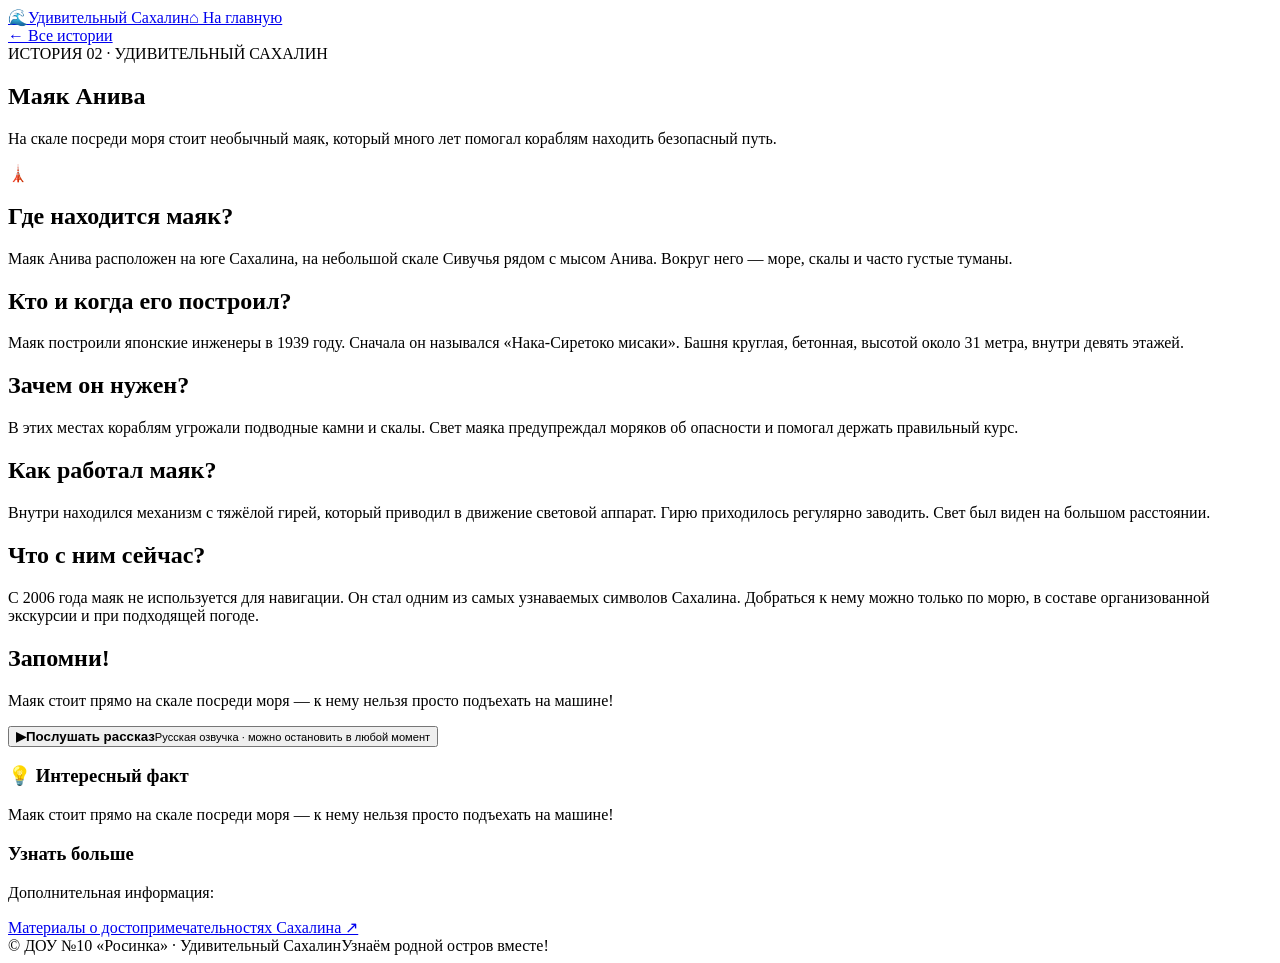
==== aniva.html @ af0e5097 "Add files via upload" ====
<!doctype html>
<html lang="ru"><head><meta charset="utf-8"><meta name="viewport" content="width=device-width, initial-scale=1">
<meta name="theme-color" content="#2878d0"><meta name="description" content="Детская виртуальная энциклопедия о природе, истории и достопримечательностях Сахалина.">
<title>Маяк Анива — Удивительный Сахалин</title><link rel="stylesheet" href="assets/style.css"></head><body><header><div class="wrap top"><a class="brand" href="index.html"><span class="brand-mark">🌊</span><span>Удивительный Сахалин</span></a><a class="navlink" href="index.html">⌂ На главную</a></div></header>
<main class="wrap">
<a class="back" href="index.html">← Все истории</a>
<section class="article-hero"><div class="article-banner"><div class="article-copy"><div class="num">ИСТОРИЯ 02 · УДИВИТЕЛЬНЫЙ САХАЛИН</div><h1>Маяк Анива</h1><p>На скале посреди моря стоит необычный маяк, который много лет помогал кораблям находить безопасный путь.</p></div><div class="art aniva">🗼</div></div></section>
<div class="content"><article class="story"><section><h2>Где находится маяк?</h2><p>Маяк Анива расположен на юге Сахалина, на небольшой скале Сивучья рядом с мысом Анива. Вокруг него — море, скалы и часто густые туманы.</p></section><section><h2>Кто и когда его построил?</h2><p>Маяк построили японские инженеры в 1939 году. Сначала он назывался «Нака-Сиретоко мисаки». Башня круглая, бетонная, высотой около 31 метра, внутри девять этажей.</p></section><section><h2>Зачем он нужен?</h2><p>В этих местах кораблям угрожали подводные камни и скалы. Свет маяка предупреждал моряков об опасности и помогал держать правильный курс.</p></section><section><h2>Как работал маяк?</h2><p>Внутри находился механизм с тяжёлой гирей, который приводил в движение световой аппарат. Гирю приходилось регулярно заводить. Свет был виден на большом расстоянии.</p></section><section><h2>Что с ним сейчас?</h2><p>С 2006 года маяк не используется для навигации. Он стал одним из самых узнаваемых символов Сахалина. Добраться к нему можно только по морю, в составе организованной экскурсии и при подходящей погоде.</p></section><section><h2>Запомни!</h2><p>Маяк стоит прямо на скале посреди моря — к нему нельзя просто подъехать на машине!</p></section></article>
<aside class="side">
<button class="listen" id="listen" type="button"><strong><span class="listen-icon" id="listenIcon">▶</span><span id="listenLabel">Послушать рассказ</span></strong><small>Русская озвучка · можно остановить в любой момент</small></button>
<div class="side-card"><h3>💡 Интересный факт</h3><p>Маяк стоит прямо на скале посреди моря — к нему нельзя просто подъехать на машине!</p></div>
<div class="side-card resources"><h3>Узнать больше</h3><p>Дополнительная информация:</p><a href="https://cultsakhalin.ru/" target="_blank" rel="noopener">Материалы о достопримечательностях Сахалина ↗</a></div>
<div class="toast" id="status" aria-live="polite"></div>
</aside></div>
</main>
<script>
const parts=["Маяк Анива. На скале посреди моря стоит необычный маяк, который много лет помогал кораблям находить безопасный путь.", "Где находится маяк?. Маяк Анива расположен на юге Сахалина, на небольшой скале Сивучья рядом с мысом Анива. Вокруг него — море, скалы и часто густые туманы.", "Кто и когда его построил?. Маяк построили японские инженеры в 1939 году. Сначала он назывался «Нака-Сиретоко мисаки». Башня круглая, бетонная, высотой около 31 метра, внутри девять этажей.", "Зачем он нужен?. В этих местах кораблям угрожали подводные камни и скалы. Свет маяка предупреждал моряков об опасности и помогал держать правильный курс.", "Как работал маяк?. Внутри находился механизм с тяжёлой гирей, который приводил в движение световой аппарат. Гирю приходилось регулярно заводить. Свет был виден на большом расстоянии.", "Что с ним сейчас?. С 2006 года маяк не используется для навигации. Он стал одним из самых узнаваемых символов Сахалина. Добраться к нему можно только по морю, в составе организованной экскурсии и при подходящей погоде.", "Интересный факт. Маяк стоит прямо на скале посреди моря — к нему нельзя просто подъехать на машине!"];
const btn=document.getElementById('listen'), label=document.getElementById('listenLabel'), icon=document.getElementById('listenIcon'), status=document.getElementById('status');
let playing=false;
function stopSpeech(){if('speechSynthesis' in window)window.speechSynthesis.cancel();playing=false;label.textContent='Послушать рассказ';icon.textContent='▶';}
btn.addEventListener('click',()=>{
 if(!('speechSynthesis' in window)){status.textContent='К сожалению, этот браузер не поддерживает озвучивание. Попробуйте открыть сайт в Chrome или Safari.';return;}
 if(playing){stopSpeech();status.textContent='Воспроизведение остановлено.';return;}
 window.speechSynthesis.cancel();
 const text=parts.join('\n\n');
 const utterance=new SpeechSynthesisUtterance(text);
 utterance.lang='ru-RU';utterance.rate=0.88;utterance.pitch=1;
 const voices=window.speechSynthesis.getVoices();
 const russian=voices.find(v=>v.lang.toLowerCase().startsWith('ru'));
 if(russian)utterance.voice=russian;
 utterance.onstart=()=>{playing=true;label.textContent='Остановить рассказ';icon.textContent='Ⅱ';status.textContent='Рассказ звучит…';};
 utterance.onend=()=>{stopSpeech();status.textContent='Рассказ завершён.';};
 utterance.onerror=()=>{stopSpeech();status.textContent='Не удалось запустить озвучивание. Попробуйте ещё раз.';};
 window.speechSynthesis.speak(utterance);
});
window.addEventListener('pagehide',()=>window.speechSynthesis?.cancel());
</script>
<footer><div class="wrap foot"><span>© ДОУ №10 «Росинка» · Удивительный Сахалин</span><span>Узнаём родной остров вместе!</span></div></footer></body></html>
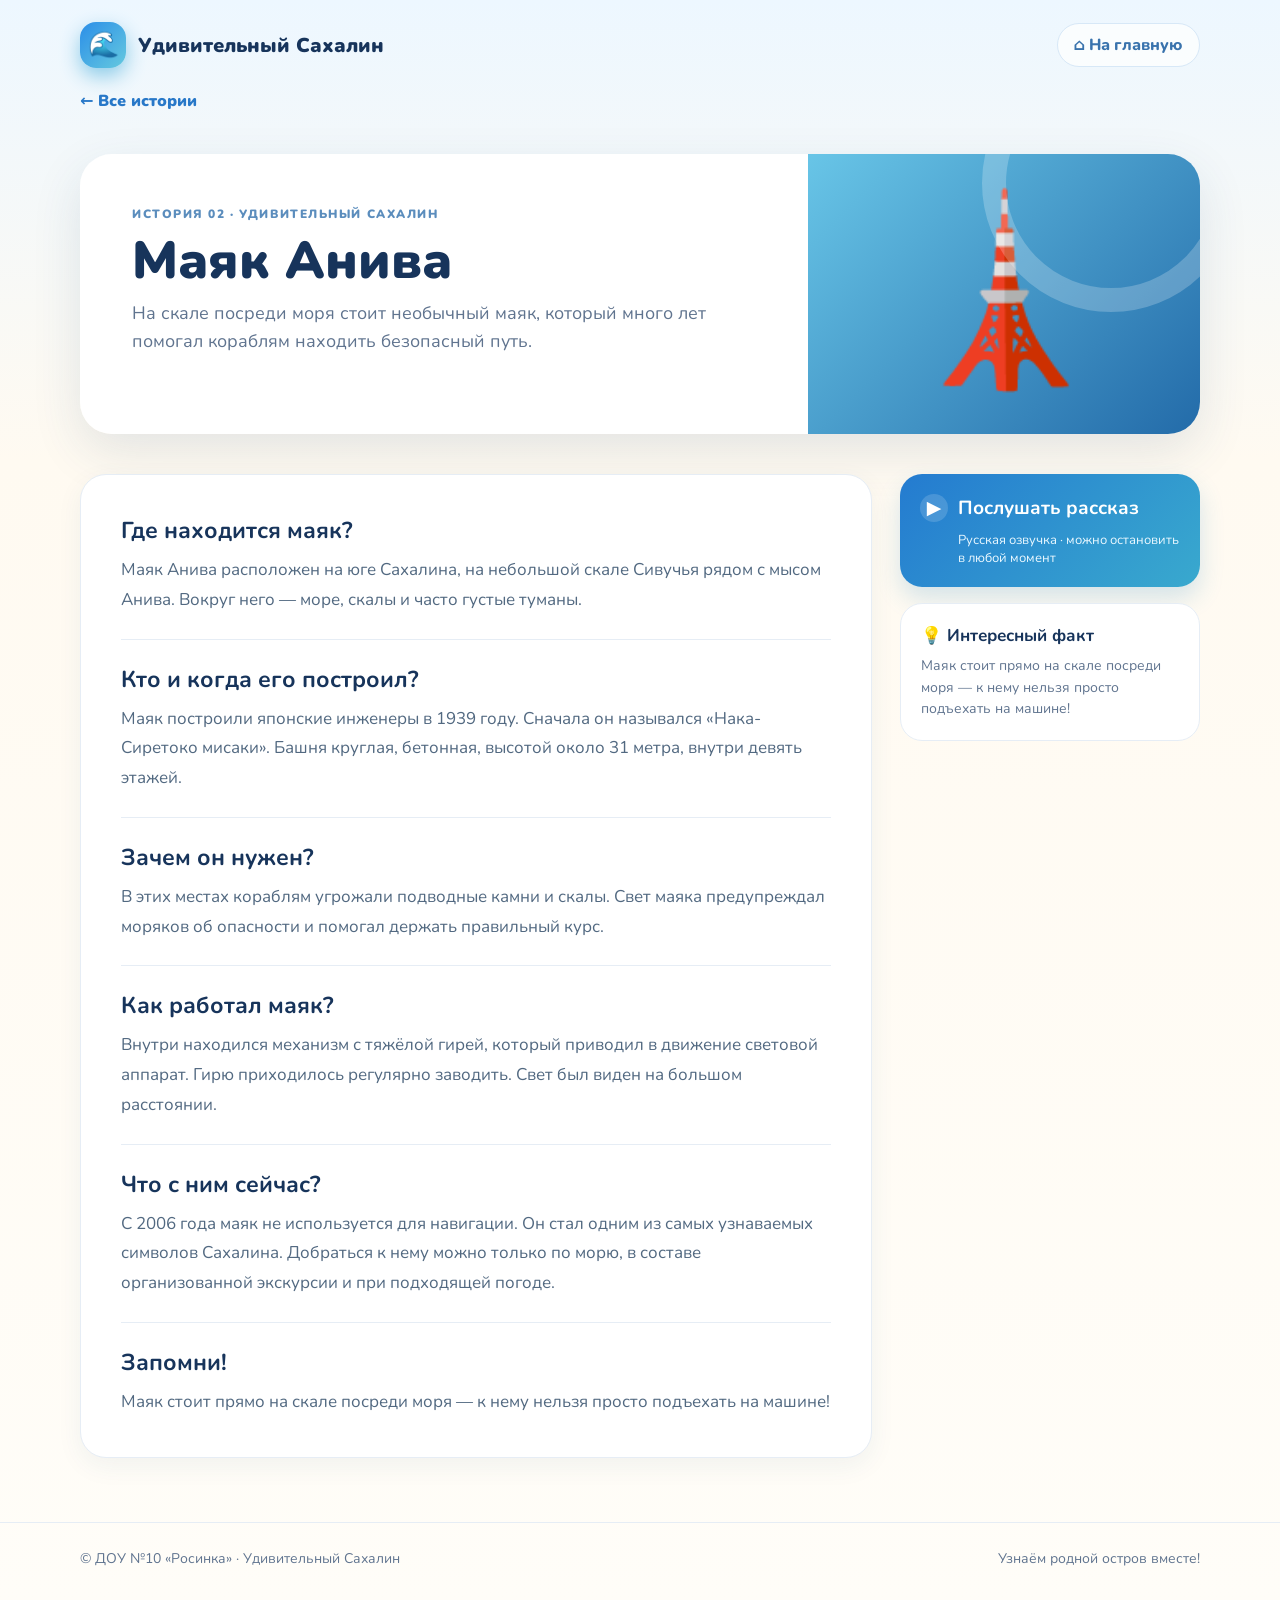
==== commit 452bba31: "Update aniva.html" ====
--- a/aniva.html
+++ b/aniva.html
@@ -9,8 +9,6 @@
 <aside class="side">
 <button class="listen" id="listen" type="button"><strong><span class="listen-icon" id="listenIcon">▶</span><span id="listenLabel">Послушать рассказ</span></strong><small>Русская озвучка · можно остановить в любой момент</small></button>
 <div class="side-card"><h3>💡 Интересный факт</h3><p>Маяк стоит прямо на скале посреди моря — к нему нельзя просто подъехать на машине!</p></div>
-<div class="side-card resources"><h3>Узнать больше</h3><p>Дополнительная информация:</p><a href="https://cultsakhalin.ru/" target="_blank" rel="noopener">Материалы о достопримечательностях Сахалина ↗</a></div>
-<div class="toast" id="status" aria-live="polite"></div>
 </aside></div>
 </main>
 <script>
@@ -35,4 +33,4 @@
 });
 window.addEventListener('pagehide',()=>window.speechSynthesis?.cancel());
 </script>
-<footer><div class="wrap foot"><span>© ДОУ №10 «Росинка» · Удивительный Сахалин</span><span>Узнаём родной остров вместе!</span></div></footer></body></html>+<footer><div class="wrap foot"><span>© ДОУ №10 «Росинка» · Удивительный Сахалин</span><span>Узнаём родной остров вместе!</span></div></footer></body></html>
--- a/assets/style.css
+++ b/assets/style.css
@@ -0,0 +1,39 @@
+
+@import url('https://fonts.googleapis.com/css2?family=Nunito:wght@400;600;700;800;900&display=swap');
+:root{--ink:#17345b;--muted:#60748f;--paper:#fffdf8;--blue:#2878d0;--line:#e6edf5;--shadow:0 18px 50px rgba(33,74,119,.12)}
+*{box-sizing:border-box}body{margin:0;background:linear-gradient(180deg,#edf7ff 0,#fffaf1 460px,#fffdf8 100%);font-family:'Nunito',system-ui,sans-serif;color:var(--ink)}
+a{color:inherit}.wrap{width:min(1120px,calc(100% - 36px));margin:auto}
+header{padding:22px 0}.top{display:flex;align-items:center;justify-content:space-between;gap:20px}
+.brand{display:flex;align-items:center;gap:12px;text-decoration:none;font-weight:900;font-size:20px}.brand-mark{width:46px;height:46px;border-radius:16px;background:linear-gradient(135deg,#2b8ee8,#65c9df);display:grid;place-items:center;color:white;font-size:25px;box-shadow:0 8px 20px #8bcbe8}
+.navlink{font-weight:800;text-decoration:none;color:#3973ad;padding:10px 16px;border:1px solid #d7e8f7;border-radius:999px;background:#ffffffb8}
+.hero{padding:44px 0 34px}.hero-box{position:relative;overflow:hidden;border-radius:34px;padding:clamp(28px,6vw,66px);background:linear-gradient(120deg,#176cc0,#3ca8d5 65%,#82d8df);color:white;box-shadow:var(--shadow)}
+.hero-box:after{content:"";position:absolute;width:340px;height:340px;border:38px solid #ffffff20;border-radius:50%;right:-70px;top:-120px}
+.eyebrow{font-size:13px;letter-spacing:.14em;text-transform:uppercase;font-weight:900;opacity:.8}
+h1{font-size:clamp(36px,6vw,66px);line-height:1.04;margin:14px 0 16px;font-weight:900;max-width:720px}
+.hero p{font-size:19px;line-height:1.55;max-width:650px;margin:0;color:#eefaff}
+.hero-art{position:absolute;right:5%;bottom:8%;font-size:clamp(90px,15vw,170px);filter:drop-shadow(0 15px 8px #124d7750)}
+.section-head{display:flex;justify-content:space-between;align-items:end;gap:18px;margin:34px 0 20px}.section-head h2{font-size:30px;margin:0}.section-head p{margin:0;color:var(--muted)}
+.cards{display:grid;grid-template-columns:repeat(3,1fr);gap:20px;padding-bottom:64px}
+.card{display:flex;flex-direction:column;text-decoration:none;background:white;border:1px solid var(--line);border-radius:24px;overflow:hidden;box-shadow:0 8px 26px #244d7310;transition:.2s}
+.card:hover{transform:translateY(-5px);box-shadow:var(--shadow)}
+.card-art{height:172px;display:grid;place-items:center;font-size:88px;position:relative;overflow:hidden}
+.card-art:before,.art:before{content:"";position:absolute;width:210px;height:210px;border:24px solid #ffffff38;border-radius:50%;right:-40px;top:-100px}
+.card-body{padding:20px 22px 23px}.num{font-size:12px;font-weight:900;letter-spacing:.13em;color:#5b8dbd}.card h3{font-size:21px;line-height:1.2;margin:8px 0}.card p{color:var(--muted);line-height:1.5;margin:0 0 17px}.more{font-weight:900;color:#2878c8}
+.museum{background:linear-gradient(135deg,#f5c66d,#e9a75e)}.aniva{background:linear-gradient(135deg,#68c5e7,#236ba9)}.plant{background:linear-gradient(135deg,#8ed3a1,#3e9b76)}.bird{background:linear-gradient(135deg,#b9e6ed,#6ca8d1)}.lynx{background:linear-gradient(135deg,#e6bd8d,#b8794f)}.whale{background:linear-gradient(135deg,#70c9d8,#226ca4)}
+footer{border-top:1px solid var(--line);padding:26px 0 38px;color:var(--muted);font-size:14px}.foot{display:flex;justify-content:space-between;gap:18px;flex-wrap:wrap}
+.article-hero{padding:24px 0 30px}.article-banner{border-radius:32px;overflow:hidden;display:grid;grid-template-columns:1.3fr .7fr;min-height:280px;box-shadow:var(--shadow)}
+.article-copy{padding:clamp(25px,5vw,52px);background:white}.article-copy h1{color:var(--ink);font-size:clamp(32px,5vw,52px);margin:12px 0}.article-copy p{font-size:18px;color:var(--muted);line-height:1.55;margin:0}
+.art{position:relative;display:grid;place-items:center;font-size:clamp(100px,16vw,180px);overflow:hidden}
+.content{display:grid;grid-template-columns:minmax(0,1fr) 300px;gap:28px;align-items:start;padding:10px 0 64px}
+.story{background:white;border:1px solid var(--line);border-radius:26px;padding:clamp(22px,4vw,40px);box-shadow:0 8px 26px #244d7310}
+.story section{padding:0 0 24px;margin:0 0 24px;border-bottom:1px solid var(--line)}.story section:last-child{border:0;margin:0;padding:0}
+.story h2{font-size:23px;margin:0 0 9px}.story p{font-size:17px;line-height:1.75;color:#526981;margin:0}
+.side{position:sticky;top:18px;display:grid;gap:16px}.listen{border:0;border-radius:22px;padding:20px;background:linear-gradient(135deg,#247bd0,#39a9ce);color:white;font:inherit;text-align:left;cursor:pointer;box-shadow:0 12px 25px #2c8bc533}
+.listen strong{display:flex;align-items:center;gap:10px;font-size:19px}.listen small{display:block;margin:9px 0 0 38px;color:#eaf8ff;font-size:13px}.listen:disabled{opacity:.65;cursor:wait}
+.listen-icon{width:28px;height:28px;border-radius:50%;background:#ffffff28;display:grid;place-items:center}
+.side-card{background:#fff;border:1px solid var(--line);border-radius:22px;padding:20px}.side-card h3{margin:0 0 8px;font-size:17px}.side-card p{margin:0;color:var(--muted);line-height:1.55;font-size:14px}
+.back{display:inline-flex;text-decoration:none;color:#2878c8;font-weight:900;margin:0 0 18px;gap:8px}
+.resources a{display:block;margin-top:10px;color:#2878c8;font-weight:800;font-size:14px;text-decoration:none}
+.toast{font-size:13px;color:var(--muted);min-height:18px;margin-top:8px}
+@media(max-width:850px){.cards{grid-template-columns:repeat(2,1fr)}.content{grid-template-columns:1fr}.side{position:static;grid-template-columns:1fr 1fr}.listen{grid-column:1/-1}}
+@media(max-width:560px){.wrap{width:min(100% - 24px,1120px)}header{padding:14px 0}.brand{font-size:16px}.brand-mark{width:40px;height:40px}.hero{padding:20px 0}.hero-box{border-radius:25px;padding:30px 24px 130px}.hero-art{right:8%;bottom:-8px;font-size:118px}.hero p{font-size:16px}.section-head{display:block}.section-head p{margin-top:7px}.cards{grid-template-columns:1fr;gap:14px}.card-art{height:145px}.article-banner{grid-template-columns:1fr}.article-copy{order:2}.art{order:1;min-height:180px;font-size:120px}.side{grid-template-columns:1fr}.listen{grid-column:auto}.story p{font-size:16px}}
